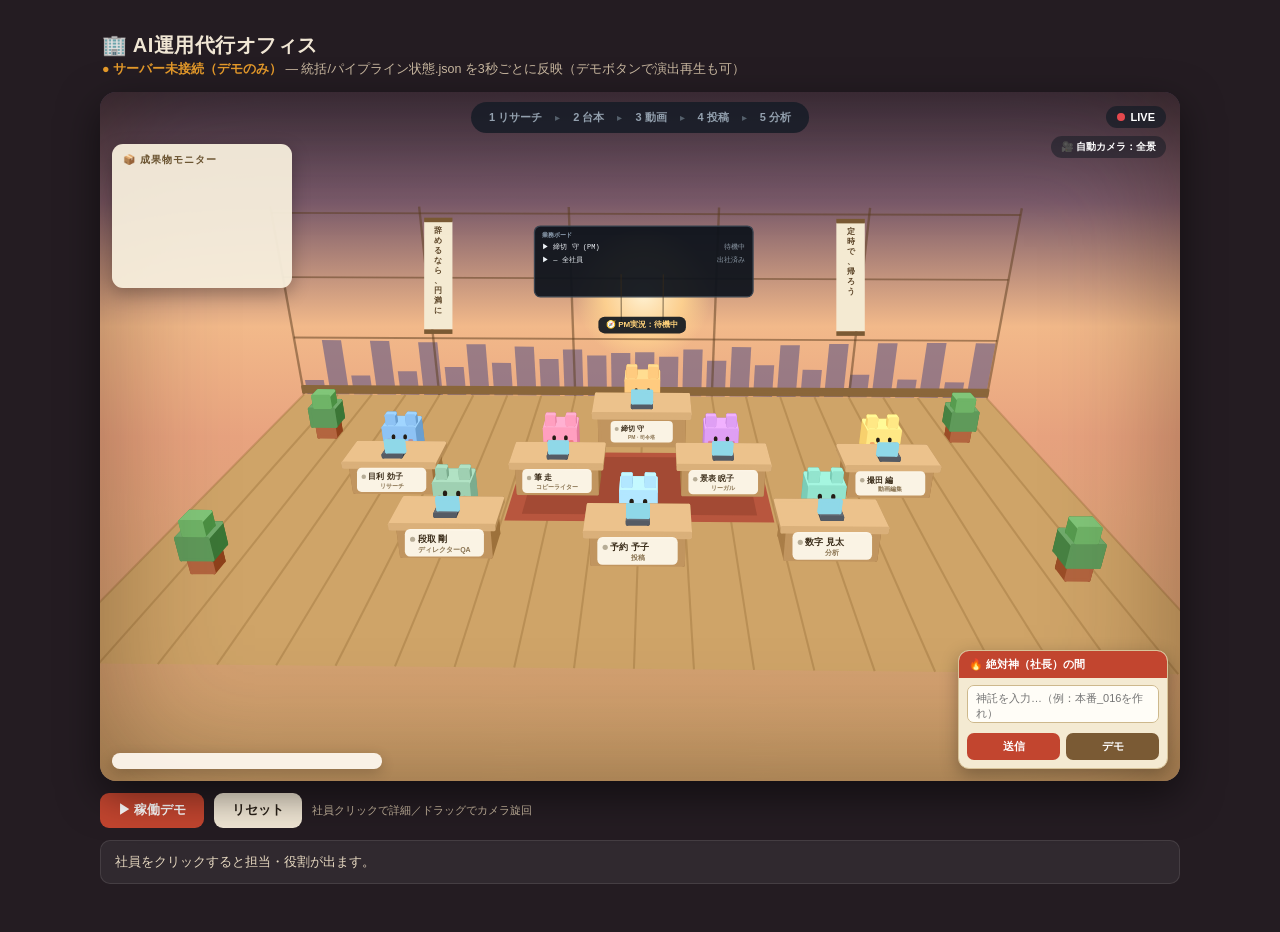
==== 統括/ダッシュボード/dashboard.html @ 997ce761 "TikTok動画の自動生成パイプラインをGitに載せる リサーチ → 台本生成 → 動画生成 → 投稿 → 分析 の5段構成と、 それらを回す統括（Discord bot / LINE bot / ダ" ====
<!DOCTYPE html><html lang="ja"><head><meta charset="utf-8"><meta name="viewport" content="width=device-width,initial-scale=1"><title>AIオフィス（ライブ）</title></head><body>
<style>
:root{color-scheme:light dark;}
body{background:#241c22;}
#t3d{font-family:"Hiragino Maru Gothic ProN","Hiragino Sans","Yu Gothic UI",sans-serif;
  max-width:1080px;margin:0 auto;color:#f0e6d4;padding:18px 14px 40px;}
#t3d *{box-sizing:border-box;}
#t3d .head{display:flex;align-items:center;justify-content:space-between;gap:10px;flex-wrap:wrap;margin:6px 2px 14px;}
#t3d .head h1{font-size:20px;font-weight:800;margin:0;letter-spacing:.5px;}
#t3d .head p{font-size:12.5px;color:#c9b8a0;margin:2px 0 0;}
#t3d .stage{position:relative;width:100%;aspect-ratio:16/10.2;border-radius:16px;overflow:hidden;
  box-shadow:0 14px 40px rgba(0,0,0,.5);cursor:grab;background:#3b2f3f;}
#t3d .stage.drag{cursor:grabbing;}
#t3d canvas{position:absolute;inset:0;width:100%;height:100%;display:block;}
#t3d .vig{position:absolute;inset:0;pointer-events:none;z-index:3;
  box-shadow:inset 0 0 130px rgba(50,25,8,.42);border-radius:16px;}
#t3d .hud{position:absolute;z-index:4;}
#t3d .proc{top:10px;left:50%;transform:translateX(-50%);display:flex;gap:5px;align-items:center;
  background:rgba(22,28,38,.85);border-radius:999px;padding:6px 10px;}
#t3d .ps{display:flex;align-items:center;gap:4px;font-size:11px;font-weight:800;color:#93a0ae;
  padding:2px 8px;border-radius:999px;}
#t3d .ps.on{background:#e59a2a;color:#241a08;}
#t3d .ps.ok{color:#82d69c;}
#t3d .pa{color:#55606c;font-size:10px;}
#t3d .live{top:14px;right:14px;display:flex;align-items:center;gap:6px;font-size:11px;font-weight:800;
  color:#fff;background:rgba(22,28,38,.72);border-radius:999px;padding:5px 11px;}
#t3d .live i{width:8px;height:8px;border-radius:50%;background:#e5484d;animation:t3-blink 1.2s infinite;}
#t3d .cam{top:44px;right:14px;font-size:10px;font-weight:700;color:#fff;background:rgba(22,28,38,.55);
  border-radius:999px;padding:4px 10px;}
#t3d .mon{top:52px;left:12px;width:180px;background:rgba(248,240,222,.94);border-radius:11px;
  padding:9px 11px;box-shadow:0 6px 18px rgba(0,0,0,.28);color:#4a3a20;}
#t3d .mon h4{margin:0 0 5px;font-size:10px;letter-spacing:1px;color:#6a5330;font-weight:800;}
#t3d .file{font-family:ui-monospace,monospace;font-size:10.5px;padding:2px 0;opacity:0;
  transform:translateX(6px);transition:.3s;}
#t3d .file.show{opacity:1;transform:none;}
#t3d .file::before{content:"📄 ";}
#t3d .log{bottom:12px;left:12px;width:270px;background:rgba(255,250,242,.92);border-radius:11px;
  padding:8px 11px;font-size:10.5px;line-height:1.55;box-shadow:0 4px 14px rgba(0,0,0,.2);
  max-height:96px;overflow:hidden;}
#t3d .log .li{color:#5a4a30;opacity:0;animation:t3-in .3s forwards;}
#t3d .log .li b{color:#241c10;}
#t3d .god{bottom:12px;right:12px;width:210px;background:#f4ead2;border-radius:11px;overflow:hidden;
  border:1px solid #d8c49a;box-shadow:0 6px 18px rgba(0,0,0,.3);}
#t3d .god h4{margin:0;background:#c2452f;color:#fff;font-size:11px;font-weight:800;padding:6px 10px;}
#t3d .god .p{padding:7px 8px 8px;}
#t3d .god textarea{width:100%;border:1px solid #cdb88c;border-radius:7px;padding:5px 8px;font:inherit;
  font-size:11px;resize:none;background:#fffdf7;color:#2a2118;height:38px;}
#t3d .god .row{display:flex;gap:6px;margin-top:6px;}
#t3d .god button{flex:1;border:none;border-radius:7px;padding:6px;font:inherit;font-size:11px;
  font-weight:800;cursor:pointer;background:#c2452f;color:#fff;}
#t3d .god button.s{background:#7a5a34;}
#t3d .toast{left:50%;top:46%;transform:translate(-50%,-50%) scale(.85);opacity:0;position:absolute;
  background:rgba(18,24,32,.95);color:#fff;padding:12px 20px;border-radius:12px;font-size:13px;
  font-weight:800;transition:.3s;pointer-events:none;z-index:9;box-shadow:0 12px 34px rgba(0,0,0,.5);}
#t3d .toast.on{opacity:1;transform:translate(-50%,-50%) scale(1);}
#t3d .deck{display:flex;gap:10px;align-items:center;margin-top:12px;flex-wrap:wrap;}
#t3d .btn{font:inherit;font-size:12.5px;font-weight:800;border:none;border-radius:9px;
  padding:9px 18px;cursor:pointer;background:#f0e6d4;color:#2a2118;}
#t3d .btn.g{background:#c2452f;color:#fff;}
#t3d .hint{font-size:11px;color:#c9b8a0;}
#t3d .detail{margin-top:12px;font-size:12.5px;color:#e6d8c0;background:rgba(255,255,255,.06);
  border:1px solid rgba(255,255,255,.1);border-radius:10px;padding:11px 14px;line-height:1.65;}
#t3d .detail b{color:#fff;}
@keyframes t3-blink{0%,100%{opacity:1}50%{opacity:.25}}
@keyframes t3-in{to{opacity:1}}
@media(max-width:660px){#t3d .mon{display:none}#t3d .log{width:160px}#t3d .god{width:160px}}
</style>

<div id="t3d">
  <div class="head">
    <div>
      <h1>🏢 AI運用代行オフィス</h1>
      <p><span id="livemode" style="color:#82d69c;font-weight:800">● ライブ接続中</span> — 統括/パイプライン状態.json を3秒ごとに反映（デモボタンで演出再生も可）</p>
    </div>
  </div>
  <div class="stage" id="stage">
    <canvas id="cv"></canvas>
    <div class="vig"></div>
    <div class="hud proc" id="proc"></div>
    <div class="hud live"><i></i>LIVE</div>
    <div class="hud cam" id="camL">🎥 自動カメラ：全景</div>
    <div class="hud mon">
      <h4>📦 成果物モニター</h4>
      <div class="file" data-k="ref">ref_016.txt</div>
      <div class="file" data-k="script">台本_016.txt</div>
      <div class="file" data-k="fmt">本番_016.txt</div>
      <div class="file" data-k="mp4">本番_016_TikTok.mp4</div>
      <div class="file" data-k="post">予約: 明日 6:30</div>
      <div class="file" data-k="rep">分析レポート.md</div>
    </div>
    <div class="hud log" id="log"></div>
    <form class="hud god" id="god">
      <h4>🔥 絶対神（社長）の間</h4>
      <div class="p">
        <textarea id="godin" placeholder="神託を入力…（例：本番_016を作れ）"></textarea>
        <div class="row"><button type="submit">送信</button><button type="button" class="s" id="demo2">デモ</button></div>
      </div>
    </form>
    <div class="toast" id="toast"></div>
  </div>
  <div class="deck">
    <button class="btn g" id="play">▶ 稼働デモ</button>
    <button class="btn" id="reset">リセット</button>
    <span class="hint">社員クリックで詳細／ドラッグでカメラ旋回</span>
  </div>
  <div class="detail" id="detail">社員をクリックすると担当・役割が出ます。</div>
</div>

<script>
(function(){
  var stage=document.getElementById('stage'),cv=document.getElementById('cv'),ctx=cv.getContext('2d');
  var reduced=matchMedia('(prefers-reduced-motion:reduce)').matches;
  var FONT='"Hiragino Maru Gothic ProN","Hiragino Sans","Yu Gothic UI",sans-serif';

  function shade(hex,amt){var n=parseInt(hex.slice(1),16),
    r=Math.max(0,Math.min(255,(n>>16)+amt)),g=Math.max(0,Math.min(255,((n>>8)&255)+amt)),
    b=Math.max(0,Math.min(255,(n&255)+amt));return 'rgb('+r+','+g+','+b+')';}

  var EMP=[
    {id:'pm',n:'締切 守',r:'PM・司令塔',e:'🧭',c:'#E8873B',x:0,z:-195,s:1.18,say:'納期から逆算するぞ',
     d:'社長の号令を受け各社員に仕事を振る司令塔。ディレクターのQAを通し、要所で社長に確認。手足に統括/run.py。'},
    {id:'research',n:'目利 効子',r:'リサーチ',e:'🔎',c:'#4A7FB0',x:-330,z:-30,s:1,say:'この動画、伸びてる…！',
     d:'黄金式(フォロワー×100<再生)で参考動画を1本採用。30日ロックは採用履歴.tsvで自動チェック。use_ref.py。'},
    {id:'copywriter',n:'筆 走',r:'コピーライター',e:'✍️',c:'#C25B7C',x:-110,z:-30,s:1,say:'フックはここだ',
     d:'文字起こしから台本作成ルールで台本化。です/ます統一・LINE誘導CTA。仕上げにリーガルQAを通す。'},
    {id:'legal',n:'景表 睨子',r:'リーガル',e:'⚖️',c:'#9B5BB0',x:110,z:-30,s:1,say:'その断定、危ない',
     d:'景表法チェック。基準は「断定回避」でなく「誤認させない」。断定的な額面訴求を事実ベースへ。'},
    {id:'video',n:'撮田 編',r:'動画編集',e:'🎬',c:'#D9A441',x:330,z:-30,s:1,say:'テロップ焼くよ〜',
     d:'VOICEVOX＋ffmpegで縦型9:16を生成。要VOICEVOX起動＋外付けSSD。make_video.py。'},
    {id:'director',n:'段取 剛',r:'ディレクターQA',e:'🔍',c:'#5B8C6E',x:-225,z:135,s:1,say:'ここ、差し戻し',
     d:'各社員の成果が要件を満たすか検査。NGは具体的に差し戻し、OKでPMへ。可能な限りコマンドで機械チェック。'},
    {id:'poster',n:'予約 予子',r:'投稿',e:'📮',c:'#6EA3C2',x:0,z:150,s:1,say:'翌朝6:30で予約',
     d:'CDP接続で検知回避しTikTokへ。キャプ・BGM・音量-20dB・予約まで自動。最後の確定だけ社長（半自動）。'},
    {id:'analyst',n:'数字 見太',r:'分析',e:'📊',c:'#4FA08A',x:225,z:135,s:1,say:'維持率どうかな',
     d:'翌日metrics_fetch→analyzeで勝ち負け判定→ネタ提案。小さな戦術改善は自動、大ピボットは社長ゲート。'}
  ];
  var EM={};EMP.forEach(function(e){EM[e.id]=e;});
  var PLANTS=[[-480,-200],[480,-200],[-495,190],[495,190]];
  var ST={act:null,done:[],pmText:'待機中',board:[['締切 守 (PM)','待機中','#8b97a4'],['— 全社員','出社済み','#8b97a4']],
    memo:null,hits:[]};

  var cam={yaw:0,pan:0,zoom:1,ty:0},userYaw=0,focus=null;
  var W=0,H=0,CX=0,CY=0;
  var PITCH=27*Math.PI/180,F=900,CD=1200;
  function proj(x,y,z){
    var yr=cam.yaw*Math.PI/180;
    var dx=x-cam.pan;
    var x1=dx*Math.cos(yr)-z*Math.sin(yr);
    var z1=dx*Math.sin(yr)+z*Math.cos(yr);
    var y2=y*Math.cos(PITCH)-z1*Math.sin(PITCH);
    var z2=y*Math.sin(PITCH)+z1*Math.cos(PITCH);
    var D=CD-z2,s=F/D*cam.zoom;
    return {x:CX+x1*s,y:CY-y2*s+cam.ty,s:s,d:D};
  }
  function quad(p,fill,noStroke){
    ctx.beginPath();ctx.moveTo(p[0].x,p[0].y);
    for(var i=1;i<p.length;i++)ctx.lineTo(p[i].x,p[i].y);
    ctx.closePath();ctx.fillStyle=fill;ctx.fill();
    if(!noStroke){ctx.strokeStyle=fill;ctx.lineWidth=3;ctx.lineJoin='round';ctx.stroke();}
  }
  function rr(x,y,w,h,r){ctx.beginPath();ctx.moveTo(x+r,y);ctx.arcTo(x+w,y,x+w,y+h,r);
    ctx.arcTo(x+w,y+h,x,y+h,r);ctx.arcTo(x,y+h,x,y,r);ctx.arcTo(x,y,x+w,y,r);ctx.closePath();}

  function cuboid(x,z,w,h,d,y0,col,dim,glow){
    var w2=w/2,d2=d/2,c=[
      proj(x-w2,y0,z-d2),proj(x+w2,y0,z-d2),proj(x+w2,y0,z+d2),proj(x-w2,y0,z+d2),
      proj(x-w2,y0+h,z-d2),proj(x+w2,y0+h,z-d2),proj(x+w2,y0+h,z+d2),proj(x-w2,y0+h,z+d2)];
    var dm=dim?-26:0;
    var faces=[
      {i:[1,0,4,5],a:-34+dm},{i:[0,3,7,4],a:-8+dm},{i:[2,1,5,6],a:-20+dm},
      {i:[3,2,6,7],a:16+dm},{i:[4,5,6,7],a:34+dm}];
    faces.forEach(function(f){f.z=(c[f.i[0]].d+c[f.i[1]].d+c[f.i[2]].d+c[f.i[3]].d)/4;});
    faces.sort(function(a,b){return b.z-a.z;});
    faces.forEach(function(f){
      quad([c[f.i[0]],c[f.i[1]],c[f.i[2]],c[f.i[3]]],glow||shade(col,f.a));});
    return c;
  }

  function headColor(c){var hc=shade(c,52).match(/\d+/g);
    return '#'+((1<<24)+(+hc[0]<<16)+(+hc[1]<<8)+ +hc[2]).toString(16).slice(1);}

  function drawChar(e,t){
    var busy=ST.act===e.id,dim=!!ST.act&&!busy&&e.id!=='pm'&&ST.done.indexOf(e.id)<0;
    var s=e.s,x=e.x,z=e.z-29*s-19*s;
    var bob=reduced?0:(busy?Math.sin(t/70)*3.5:Math.sin(t/560+e.x)*2);
    var c=e.c;
    var sp=proj(x,1,z);
    ctx.beginPath();ctx.ellipse(sp.x,sp.y,34*sp.s,11*sp.s,0,0,7);
    ctx.fillStyle='rgba(40,20,5,.28)';ctx.fill();
    var y=bob;
    cuboid(x-9*s,z,10*s,7*s,13*s,y,'#5a4632',dim);
    cuboid(x+9*s,z,10*s,7*s,13*s,y,'#5a4632',dim);
    cuboid(x,z,34*s,27*s,23*s,y+6*s,c,dim);
    cuboid(x-21*s,z,8*s,17*s,10*s,y+12*s,c,dim);
    cuboid(x+21*s,z,8*s,17*s,10*s,y+12*s,c,dim);
    var hcol=headColor(c);
    cuboid(x,z,42*s,35*s,38*s,y+33*s,hcol,dim);
    cuboid(x-14*s,z,10*s,12*s,10*s,y+68*s,hcol,dim);
    cuboid(x+14*s,z,10*s,12*s,10*s,y+68*s,hcol,dim);
    var zf=z+19*s+1;
    var e1=proj(x-8*s,y+55*s,zf),e2=proj(x+8*s,y+55*s,zf),
        mo=proj(x,y+46*s,zf),b1=proj(x-15*s,y+50*s,zf),b2=proj(x+15*s,y+50*s,zf);
    ctx.fillStyle='#241c14';
    ctx.beginPath();ctx.ellipse(e1.x,e1.y,2.6*e1.s,3.6*e1.s,0,0,7);ctx.fill();
    ctx.beginPath();ctx.ellipse(e2.x,e2.y,2.6*e2.s,3.6*e2.s,0,0,7);ctx.fill();
    ctx.strokeStyle='#8a4a38';ctx.lineWidth=2*mo.s;ctx.lineCap='round';
    ctx.beginPath();ctx.arc(mo.x,mo.y,4.5*mo.s,0.15*Math.PI,0.85*Math.PI);ctx.stroke();
    ctx.fillStyle='rgba(224,92,70,.5)';
    ctx.beginPath();ctx.ellipse(b1.x,b1.y,3.4*b1.s,2*b1.s,0,0,7);ctx.fill();
    ctx.beginPath();ctx.ellipse(b2.x,b2.y,3.4*b2.s,2*b2.s,0,0,7);ctx.fill();
    var bp=proj(x,y+16*s,z+12*s+1);
    ctx.font=Math.round(13*bp.s)+'px '+FONT;ctx.textAlign='center';ctx.textBaseline='middle';
    ctx.fillText(e.e,bp.x,bp.y);
    var top=proj(x,y+92*s,z);
    ST.hits.push({e:e,x:top.x,y:(top.y+sp.y)/2,r:60*top.s});
    if(busy){
      ctx.font='800 '+Math.round(12.5*top.s)+'px '+FONT;
      var tw=ctx.measureText(e.say).width+18*top.s;
      var bx=top.x-tw/2,by=top.y-30*top.s;
      ctx.fillStyle='#fff';rr(bx,by,tw,22*top.s,10*top.s);ctx.fill();
      ctx.beginPath();ctx.moveTo(top.x-5*top.s,by+22*top.s);ctx.lineTo(top.x+5*top.s,by+22*top.s);
      ctx.lineTo(top.x,by+29*top.s);ctx.closePath();ctx.fill();
      ctx.fillStyle='#2a2118';ctx.textAlign='center';ctx.textBaseline='middle';
      ctx.fillText(e.say,top.x,by+11*top.s);
    }
  }

  function drawUnit(e,t){
    var s=e.s,dim=!!ST.act&&ST.act!==e.id&&e.id!=='pm'&&ST.done.indexOf(e.id)<0;
    var dw=106*s,dd=56*s,dh=40*s;
    drawChar(e,t);
    cuboid(e.x,e.z,dw,dh,dd,0,'#b1854f',dim);
    cuboid(e.x,e.z,dw+14*s,6*s,dd+12*s,dh,'#caa06a',dim);
    var busy=ST.act===e.id;
    cuboid(e.x,e.z+6*s,24*s,3*s,16*s,dh+6*s,'#454b54',dim);
    cuboid(e.x,e.z-4*s,24*s,15*s,3*s,dh+6*s,'#454b54',dim,busy?'#ffe9a8':'#8fd8e8');
    var p=proj(e.x,20*s,e.z+dd/2+2);
    var pw=92*p.s,ph=32*p.s;
    ctx.fillStyle='rgba(255,251,240,.92)';rr(p.x-pw/2,p.y-ph/2,pw,ph,6*p.s);ctx.fill();
    var dot=busy?'#e59a2a':(ST.done.indexOf(e.id)>=0?'#4a9d5b':'#b6ac96');
    ctx.fillStyle=dot;ctx.beginPath();ctx.arc(p.x-pw/2+9*p.s,p.y-4*p.s,3*p.s,0,7);ctx.fill();
    ctx.fillStyle='#3a2c19';ctx.font='800 '+Math.round(10.5*p.s)+'px '+FONT;
    ctx.textAlign='left';ctx.textBaseline='middle';
    ctx.fillText(e.n,p.x-pw/2+15*p.s,p.y-4*p.s);
    ctx.fillStyle='#8a7452';ctx.font='700 '+Math.round(8*p.s)+'px '+FONT;
    ctx.textAlign='center';ctx.fillText(e.r,p.x,p.y+8.5*p.s);
    if(ST.done.indexOf(e.id)>=0){
      ctx.fillStyle='#4a9d5b';ctx.beginPath();ctx.arc(p.x+pw/2,p.y-ph/2,7*p.s,0,7);ctx.fill();
      ctx.fillStyle='#fff';ctx.font='800 '+Math.round(9*p.s)+'px '+FONT;
      ctx.textAlign='center';ctx.fillText('✓',p.x+pw/2,p.y-ph/2+0.5);}
    if(e.id==='pm'){
      var sg=proj(e.x,175,e.z);
      ctx.strokeStyle='rgba(60,45,25,.6)';ctx.lineWidth=1.6*sg.s;
      var a1=proj(e.x-30,208,e.z),a2=proj(e.x+30,208,e.z),
          a3=proj(e.x-30,175,e.z),a4=proj(e.x+30,175,e.z);
      ctx.beginPath();ctx.moveTo(a1.x,a1.y-40*sg.s);ctx.lineTo(a3.x,a3.y);
      ctx.moveTo(a2.x,a2.y-40*sg.s);ctx.lineTo(a4.x,a4.y);ctx.stroke();
      ctx.font='800 '+Math.round(11.5*sg.s)+'px '+FONT;
      var txt='🧭 PM実況：'+ST.pmText;
      var tw=ctx.measureText(txt).width+22*sg.s;
      ctx.fillStyle='rgba(18,24,32,.92)';rr(sg.x-tw/2,sg.y-12*sg.s,tw,24*sg.s,9*sg.s);ctx.fill();
      ctx.fillStyle='#ffd27a';ctx.textAlign='center';ctx.textBaseline='middle';
      ctx.fillText(txt,sg.x,sg.y);
    }
  }
  function drawPlant(p){
    cuboid(p[0],p[1],26,20,26,0,'#a3552f');
    cuboid(p[0],p[1],36,28,36,20,'#4f8a4a');
    cuboid(p[0],p[1],24,18,24,48,'#5fa457');
  }

  var WX=580,WZ=-370,WH=310;
  function draw(t){
    var dpr=devicePixelRatio||1;
    var w=stage.clientWidth,h=stage.clientHeight;
    if(cv.width!==w*dpr||cv.height!==h*dpr){cv.width=w*dpr;cv.height=h*dpr;}
    ctx.setTransform(dpr,0,0,dpr,0,0);
    W=w;H=h;CX=W/2;CY=H*0.585;
    ctx.clearRect(0,0,W,H);
    var g=ctx.createLinearGradient(0,0,0,H);
    g.addColorStop(0,'#3b2f3f');g.addColorStop(.16,'#7a5a6a');g.addColorStop(.34,'#f2b98a');
    g.addColorStop(.5,'#e8a37f');g.addColorStop(1,'#caa06a');
    ctx.fillStyle=g;ctx.fillRect(0,0,W,H);
    var sun=proj(0,175,WZ);
    var rg=ctx.createRadialGradient(sun.x,sun.y,4,sun.x,sun.y,110*sun.s);
    rg.addColorStop(0,'#ffeecb');rg.addColorStop(.55,'rgba(255,211,144,.9)');
    rg.addColorStop(1,'rgba(255,211,144,0)');
    ctx.fillStyle=rg;ctx.beginPath();ctx.arc(sun.x,sun.y,110*sun.s,0,7);ctx.fill();
    for(var i=0;i<29;i++){
      var bx=-WX+22+i*40,bh=26+Math.abs(Math.sin(i*1.63))*70;
      quad([proj(bx-16,0,WZ),proj(bx+16,0,WZ),proj(bx+16,bh,WZ),proj(bx-16,bh,WZ)],
        'rgba(114,98,132,.68)',true);
    }
    ctx.strokeStyle='rgba(90,60,30,.5)';
    for(var mx=-WX;mx<=WX;mx+=232){
      var m1=proj(mx,0,WZ),m2=proj(mx,WH,WZ);
      ctx.lineWidth=4*m1.s;ctx.beginPath();ctx.moveTo(m1.x,m1.y);ctx.lineTo(m2.x,m2.y);ctx.stroke();}
    for(var my=100;my<WH;my+=100){
      var n1=proj(-WX,my,WZ),n2=proj(WX,my,WZ);
      ctx.lineWidth=3*n1.s;ctx.beginPath();ctx.moveTo(n1.x,n1.y);ctx.lineTo(n2.x,n2.y);ctx.stroke();}
    var s1=proj(-WX,4,WZ),s2=proj(WX,4,WZ),s3=proj(WX,14,WZ),s4=proj(-WX,14,WZ);
    quad([s1,s2,s3,s4],'#8a663a');
    [['辞めるなら、円満に',-320],['定時で、帰ろう',320]].forEach(function(sc){
      var tp=proj(sc[1],288,WZ+2);
      var sw=44*tp.s,shh=168*tp.s;
      ctx.fillStyle='#f4ead2';ctx.fillRect(tp.x-sw/2,tp.y,sw,shh);
      ctx.fillStyle='#7a5a34';ctx.fillRect(tp.x-sw/2,tp.y-6*tp.s,sw,7*tp.s);
      ctx.fillRect(tp.x-sw/2,tp.y+shh,sw,7*tp.s);
      ctx.fillStyle='#5a4326';ctx.font='700 '+Math.round(12*tp.s)+'px '+FONT;
      ctx.textAlign='center';ctx.textBaseline='top';
      for(var ci=0;ci<sc[0].length;ci++){
        ctx.fillText(sc[0][ci],tp.x,tp.y+8*tp.s+ci*15.5*tp.s);}
    });
    var bb=proj(0,282,WZ+2),bw=340*bb.s,bh2=110*bb.s;
    ctx.fillStyle='rgba(14,20,28,.94)';rr(bb.x-bw/2,bb.y,bw,bh2,9*bb.s);ctx.fill();
    ctx.strokeStyle='#3a4450';ctx.lineWidth=2*bb.s;rr(bb.x-bw/2,bb.y,bw,bh2,9*bb.s);ctx.stroke();
    ctx.fillStyle='#8fa0b2';ctx.font='800 '+Math.round(9.5*bb.s)+'px '+FONT;
    ctx.textAlign='left';ctx.textBaseline='top';
    ctx.fillText('業務ボード',bb.x-bw/2+12*bb.s,bb.y+9*bb.s);
    ctx.font=Math.round(10.5*bb.s)+'px ui-monospace,monospace';
    ST.board.slice(0,4).forEach(function(r,ri){
      ctx.fillStyle='#eef3f8';
      ctx.fillText('▶ '+r[0],bb.x-bw/2+12*bb.s,bb.y+(28+ri*19)*bb.s);
      ctx.fillStyle=r[2]||'#8b97a4';ctx.textAlign='right';
      ctx.fillText(r[1],bb.x+bw/2-12*bb.s,bb.y+(28+ri*19)*bb.s);ctx.textAlign='left';});
    quad([proj(-WX,0,WZ),proj(WX,0,WZ),proj(WX,0,370),proj(-WX,0,370)],'#cfa468',true);
    ctx.strokeStyle='rgba(120,80,30,.25)';
    for(var px=-WX;px<=WX;px+=58){
      var f1=proj(px,0,WZ),f2=proj(px,0,370);
      ctx.lineWidth=2;ctx.beginPath();ctx.moveTo(f1.x,f1.y);ctx.lineTo(f2.x,f2.y);ctx.stroke();}
    quad([proj(-170,1,-135),proj(170,1,-135),proj(170,1,75),proj(-170,1,75)],'#b8563e',true);
    quad([proj(-150,1.5,-118),proj(150,1.5,-118),proj(150,1.5,58),proj(-150,1.5,58)],'#a34a34',true);
    ST.hits=[];
    var items=[];
    EMP.forEach(function(e){items.push({z:e.z,f:function(){drawUnit(e,t);}});});
    PLANTS.forEach(function(p){items.push({z:p[1],f:function(){drawPlant(p);}});});
    items.sort(function(a,b){return a.z-b.z;});
    items.forEach(function(it){it.f();});
    if(ST.memo){
      var m=ST.memo,pr=Math.min(1,(t-m.t0)/900);
      var mx2=m.x0+(m.x1-m.x0)*pr,mz=m.z0+(m.z1-m.z0)*pr,
          my2=95+Math.sin(pr*Math.PI)*55;
      var mp=proj(mx2,my2,mz);
      ctx.font=Math.round(22*mp.s)+'px '+FONT;ctx.textAlign='center';ctx.textBaseline='middle';
      ctx.globalAlpha=pr>0.92?(1-pr)*12:1;
      ctx.fillText('📋',mp.x,mp.y);ctx.globalAlpha=1;
      if(pr>=1)ST.memo=null;
    }
  }

  function lerp(a,b,k){return a+(b-a)*k;}
  function frame(t){
    var drift=reduced?0:Math.sin(t/5600)*6;
    var tYaw=drift+userYaw+(focus?(-focus.x*0.02):0);
    var tPan=focus?focus.x*0.55:0;
    var tZm=focus?1.3:1;
    var tTy=focus?20:0;
    cam.yaw=lerp(cam.yaw,tYaw,.05);cam.pan=lerp(cam.pan,tPan,.05);
    cam.zoom=lerp(cam.zoom,tZm,.05);cam.ty=lerp(cam.ty,tTy,.05);
    draw(t);requestAnimationFrame(frame);
  }
  requestAnimationFrame(frame);

  var dragging=false,lx=0,moved=0;
  stage.addEventListener('pointerdown',function(e){dragging=true;lx=e.clientX;moved=0;stage.classList.add('drag');});
  addEventListener('pointermove',function(e){if(dragging){var dx=e.clientX-lx;moved+=Math.abs(dx);
    userYaw+=dx*0.1;userYaw=Math.max(-26,Math.min(26,userYaw));lx=e.clientX;}});
  addEventListener('pointerup',function(){dragging=false;stage.classList.remove('drag');});
  cv.addEventListener('click',function(ev){
    if(moved>6)return;
    var r=cv.getBoundingClientRect(),mx=ev.clientX-r.left,my=ev.clientY-r.top,best=null,bd=1e9;
    ST.hits.forEach(function(h){var d=Math.hypot(h.x-mx,h.y-my);
      if(d<h.r&&d<bd){bd=d;best=h;}});
    if(best){var e=best.e;
      document.getElementById('detail').innerHTML='<b>'+e.e+' '+e.n
        +'</b> <span style="color:#c9b8a0">— '+e.r+'</span><br>'+e.d;}
  });

  var STAGES=['リサーチ','台本','動画','投稿','分析'];
  function renderProc(a,dn){var p='';STAGES.forEach(function(s,i){
    p+='<span class="ps'+(i===a?' on':'')+(dn.indexOf(i)>=0?' ok':'')+'">'
      +(dn.indexOf(i)>=0?'✓':(i+1))+' '+s+'</span>';
    if(i<4)p+='<span class="pa">▸</span>';});
    document.getElementById('proc').innerHTML=p;}
  renderProc(-1,[]);
  function camLabel(t){document.getElementById('camL').textContent='🎥 自動カメラ：'+t;}
  function logL(html){var l=document.getElementById('log');var d=document.createElement('div');
    d.className='li';d.innerHTML=html;l.insertBefore(d,l.firstChild);
    while(l.children.length>5)l.removeChild(l.lastChild);}
  function file(k){var f=document.querySelector('#t3d .file[data-k="'+k+'"]');if(f)f.classList.add('show');}
  function toast(t){var e=document.getElementById('toast');e.textContent=t;e.classList.add('on');
    setTimeout(function(){e.classList.remove('on');},1900);}
  function setUnits(act,done){ST.act=act;ST.done=done;
    focus=act?EM[act]:null;camLabel(act?EM[act].n+' にズーム':'全景');}
  function dispatch(fromId,toId){var a=EM[fromId],b=EM[toId];
    ST.memo={x0:a.x,z0:a.z,x1:b.x,z1:b.z,t0:performance.now()};}
  function pm(t){ST.pmText=t;}
  function board(rows){ST.board=rows;}

  var timers=[];
  function at(t,f){timers.push(setTimeout(f,t));}
  function reset(){
    timers.forEach(clearTimeout);timers=[];
    EM.director.say='ここ、差し戻し';
    setUnits(null,[]);renderProc(-1,[]);pm('待機中');
    board([['締切 守 (PM)','待機中','#8b97a4'],['— 全社員','出社済み','#8b97a4']]);
    document.getElementById('log').innerHTML='';
    document.querySelectorAll('#t3d .file').forEach(function(f){f.classList.remove('show');});
    document.getElementById('play').disabled=false;
  }
  function run(){
    demoUntil=Date.now()+21000;
    reset();document.getElementById('play').disabled=true;
    logL('👑 <b>社長</b>「本番_016、作れ」→ PM起動');
    at(500,function(){pm('リサーチに指示');dispatch('pm','research');
      board([['締切 守 (PM)','指示','#f0b35a'],['目利 効子','選定中','#f0b35a']]);
      renderProc(0,[]);setUnits('research',[]);
      logL('📋 PM指示: <b>research</b> 参考動画の選定');});
    at(2300,function(){EM.director.say='選定基準を検品中…';dispatch('research','director');
      setUnits('director',[]);pm('ディレクターQA中');
      board([['段取 剛 (Dir)','検品中','#f0b35a'],['目利 効子','QA待ち','#8b97a4']]);
      logL('🔍 <b>ディレクターQA</b>：黄金式・30日ロック・LINE導線を確認');});
    at(3600,function(){file('ref');renderProc(1,[0]);dispatch('pm','copywriter');
      setUnits('copywriter',['research']);pm('台本化へ');
      board([['段取 剛 (Dir)','QA OK ✓','#82d69c'],['筆 走','執筆中','#f0b35a']]);
      logL('✅ QA OK → ✍️ <b>台本化</b>');});
    at(5400,function(){setUnits('legal',['research']);pm('リーガルQA中');
      board([['景表 睨子','景表法チェック','#f0b35a'],['筆 走','修正待ち','#8b97a4']]);
      logL('⚖️ <b>リーガル</b>：断定的な額面訴求を修正');});
    at(6700,function(){EM.director.say='台本の型を検品中…';dispatch('copywriter','director');
      setUnits('director',['research']);pm('ディレクターQA中');
      board([['段取 剛 (Dir)','検品中','#f0b35a'],['筆 走','QA待ち','#8b97a4']]);
      logL('🔍 <b>ディレクターQA</b>：型・CTA・行長30字を確認');});
    at(8000,function(){file('script');file('fmt');renderProc(2,[0,1]);dispatch('pm','video');
      setUnits('video',['research','copywriter','legal']);pm('動画生成へ');
      board([['段取 剛 (Dir)','QA OK ✓','#82d69c'],['撮田 編','動画生成中','#f0b35a']]);
      logL('✅ QA OK → 🎬 <b>動画生成</b>（VOICEVOX＋ffmpeg）');});
    at(10000,function(){EM.director.say='9:16と尺を検品中…';dispatch('video','director');
      setUnits('director',['research','copywriter','legal']);pm('ディレクターQA中');
      board([['段取 剛 (Dir)','検品中','#f0b35a'],['撮田 編','QA待ち','#8b97a4']]);
      logL('🔍 <b>ディレクターQA</b>：9:16・尺・テロップ伏せ字を確認');});
    at(11300,function(){file('mp4');renderProc(3,[0,1,2]);dispatch('pm','poster');
      setUnits('poster',['research','copywriter','legal','video']);pm('投稿設定へ');
      board([['段取 剛 (Dir)','QA OK ✓','#82d69c'],['予約 予子','投稿設定中','#f0b35a']]);
      logL('✅ QA OK → 📮 <b>投稿設定</b>（キャプ・BGM・翌朝6:30）');});
    at(13100,function(){EM.director.say='キャプとCTAを検品中…';dispatch('poster','director');
      setUnits('director',['research','copywriter','legal','video']);pm('ディレクターQA中');
      board([['段取 剛 (Dir)','検品中','#f0b35a'],['予約 予子','QA待ち','#8b97a4']]);
      logL('🔍 <b>ディレクターQA</b>：precheck（誇大表現・キャプ長・CTA）');});
    at(14400,function(){toast('🙋 社長の承認待ち：投稿を確定してください');
      pm('社長ゲート：確定待ち');
      board([['段取 剛 (Dir)','QA OK ✓','#82d69c'],['社長','承認待ち 🙋','#f0b35a']]);
      logL('✅ QA OK → 🙋 <b>社長ゲート</b>：最後の【投稿予約する】は社長');});
    at(16000,function(){file('post');renderProc(4,[0,1,2,3]);dispatch('pm','analyst');
      setUnits('analyst',['research','copywriter','legal','video','poster']);pm('翌日、分析へ');
      board([['数字 見太','指標分析中','#f0b35a'],['維持率','判定中','#f0b35a']]);
      logL('📊 <b>分析</b>：翌日、指標取得→勝ち負け判定');});
    at(17800,function(){file('rep');renderProc(-1,[0,1,2,3,4]);
      setUnits(null,['research','copywriter','legal','video','poster','analyst','director']);
      pm('1本 完了 🎉');
      board([['締切 守 (PM)','待機中','#8b97a4'],['本日の成果','1本 公開予約','#82d69c']]);
      logL('✅ 完了。ディレクターQA 4回・社長の出番は承認2回だけ。');
      document.getElementById('play').disabled=false;});
  }
  document.getElementById('play').onclick=run;
  document.getElementById('demo2').onclick=run;
  document.getElementById('reset').onclick=reset;

  document.getElementById('god').addEventListener('submit',function(ev){
    ev.preventDefault();
    var v=document.getElementById('godin').value.trim();
    if(!v){toast('神託を入力してください');return;}
    if(typeof sendPrompt==='function'){
      toast('📡 PMへ送信しました');
      logL('👑 <b>社長の神託</b>：'+v.replace(/</g,'&lt;'));
      sendPrompt('【社長の神託（3Dオフィスより）】pm エージェントで対応して: '+v);
    }else{
      toast('ここからは送れません。Claude Codeのチャットで指示してください');
      logL('👑 <b>社長の神託</b>（展示用）：'+v.replace(/</g,'&lt;'));
    }
    document.getElementById('godin').value='';
  });


  /* ---------- LIVE mode: real pipeline state ---------- */
  var demoUntil=0;
  var MAP={research:'research',script:'copywriter',video:'video',post:'poster',analyze:'analyst'};
  function applyState(s){
    if(Date.now()<demoUntil)return;
    var lm=document.getElementById('livemode');
    if(lm)lm.textContent='● ライブ接続中（本番_'+s.video+' / '+s.ts+'）';
    var doneStages=[],doneIds=[];
    if(s.idx>=0){for(var i=0;i<Math.min(s.idx,5);i++){doneStages.push(i);
      var k=['research','script','video','post','analyze'][i];
      doneIds.push(MAP[k]);if(k==='script')doneIds.push('legal');}}
    if(s.stage==='done'){doneStages=[0,1,2,3,4];
      doneIds=['research','copywriter','legal','video','poster','analyst'];}
    renderProc(s.idx>=0&&s.idx<5?s.idx:-1,doneStages);
    setUnits(s.idx>=0&&s.idx<5?MAP[s.stage]:null,doneIds);
    pm(s.pm||'待機中');
    if(s.board)board(s.board);
    if(s.files)Object.keys(s.files).forEach(function(k){
      var f=document.querySelector('#t3d .file[data-k="'+k+'"]');
      if(f)f.classList.toggle('show',!!s.files[k]);});
  }
  function poll(){
    fetch('/state').then(function(r){return r.json();}).then(applyState)
      .catch(function(){var lm=document.getElementById('livemode');
        if(lm){lm.textContent='● サーバー未接続（デモのみ）';lm.style.color='#e59a2a';}});
  }
  poll();setInterval(poll,3000);
})();
</script>
</body></html>
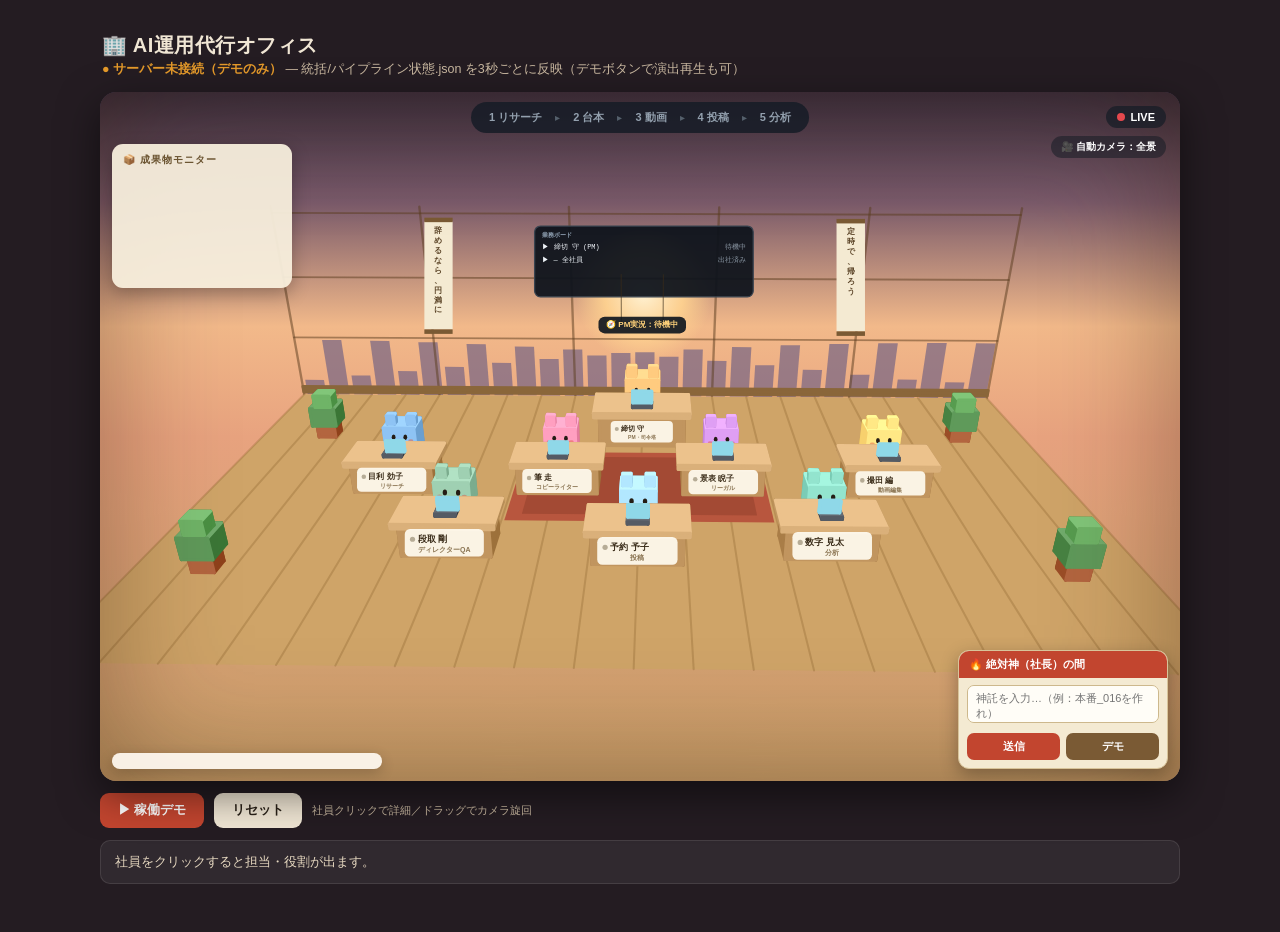
==== commit 330391ea: "SSD前提の書き換え漏れを直す ダッシュボード・LINEbot・投稿スクリプト・テストの説明からSSDを外し、 bg_dir_problem の説明に今の置き場を書いた。  Co-Authored-B" ====
--- a/統括/ダッシュボード/dashboard.html
+++ b/統括/ダッシュボード/dashboard.html
@@ -126,7 +126,7 @@
     {id:'legal',n:'景表 睨子',r:'リーガル',e:'⚖️',c:'#9B5BB0',x:110,z:-30,s:1,say:'その断定、危ない',
      d:'景表法チェック。基準は「断定回避」でなく「誤認させない」。断定的な額面訴求を事実ベースへ。'},
     {id:'video',n:'撮田 編',r:'動画編集',e:'🎬',c:'#D9A441',x:330,z:-30,s:1,say:'テロップ焼くよ〜',
-     d:'VOICEVOX＋ffmpegで縦型9:16を生成。要VOICEVOX起動＋外付けSSD。make_video.py。'},
+     d:'VOICEVOX＋ffmpegで縦型9:16を生成。要VOICEVOX起動＋背景素材。make_video.py。'},
     {id:'director',n:'段取 剛',r:'ディレクターQA',e:'🔍',c:'#5B8C6E',x:-225,z:135,s:1,say:'ここ、差し戻し',
      d:'各社員の成果が要件を満たすか検査。NGは具体的に差し戻し、OKでPMへ。可能な限りコマンドで機械チェック。'},
     {id:'poster',n:'予約 予子',r:'投稿',e:'📮',c:'#6EA3C2',x:0,z:150,s:1,say:'翌朝6:30で予約',
